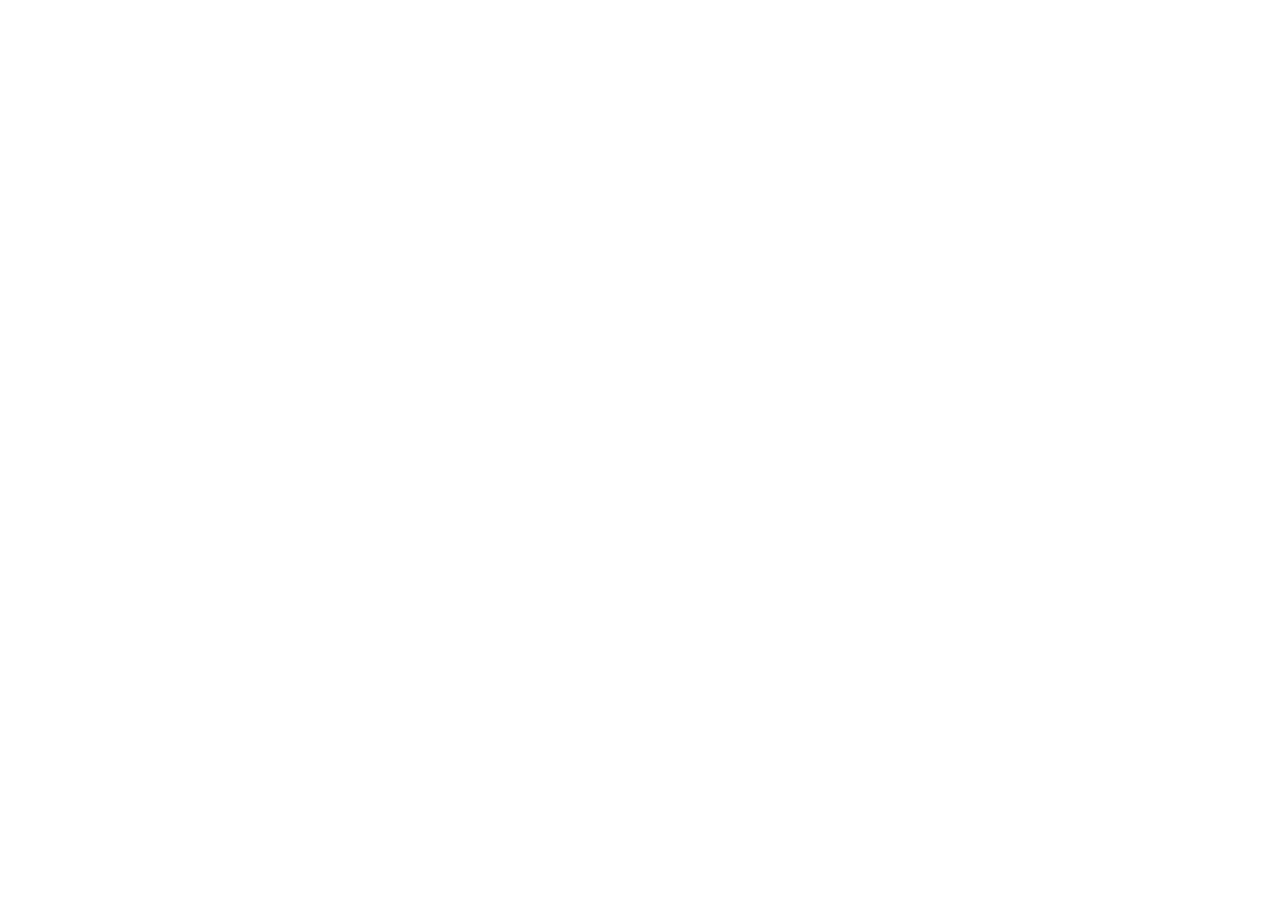
==== LandingPage/index.html @ eeb42d41 "New Directory" ====
<!DOCTYPE html>
<html>
  <head>
    <title>Startup</title>

    <!-- Google Fonts -->
    <link href="https://fonts.googleapis.com/css?family=Montserrat" rel="stylesheet">

    <!-- Bootstrap CSS from a CDN. This way you don't have to include the bootstrap file yourself -->
    <link rel="stylesheet" href="https://maxcdn.bootstrapcdn.com/bootstrap/4.0.0-alpha.6/css/bootstrap.min.css" integrity="sha384-rwoIResjU2yc3z8GV/NPeZWAv56rSmLldC3R/AZzGRnGxQQKnKkoFVhFQhNUwEyJ" crossorigin="anonymous">

    <!-- Your own stylesheet -->
    <link rel="stylesheet" type="text/css" href="style.css">
  </head>
  <body>

  </body>
</html>
---- LandingPage/style.css ----
body,
html {
  width: 100%;
  height: 100%;
}

body {
  font-family: 'Montserrat', sans-serif;
}
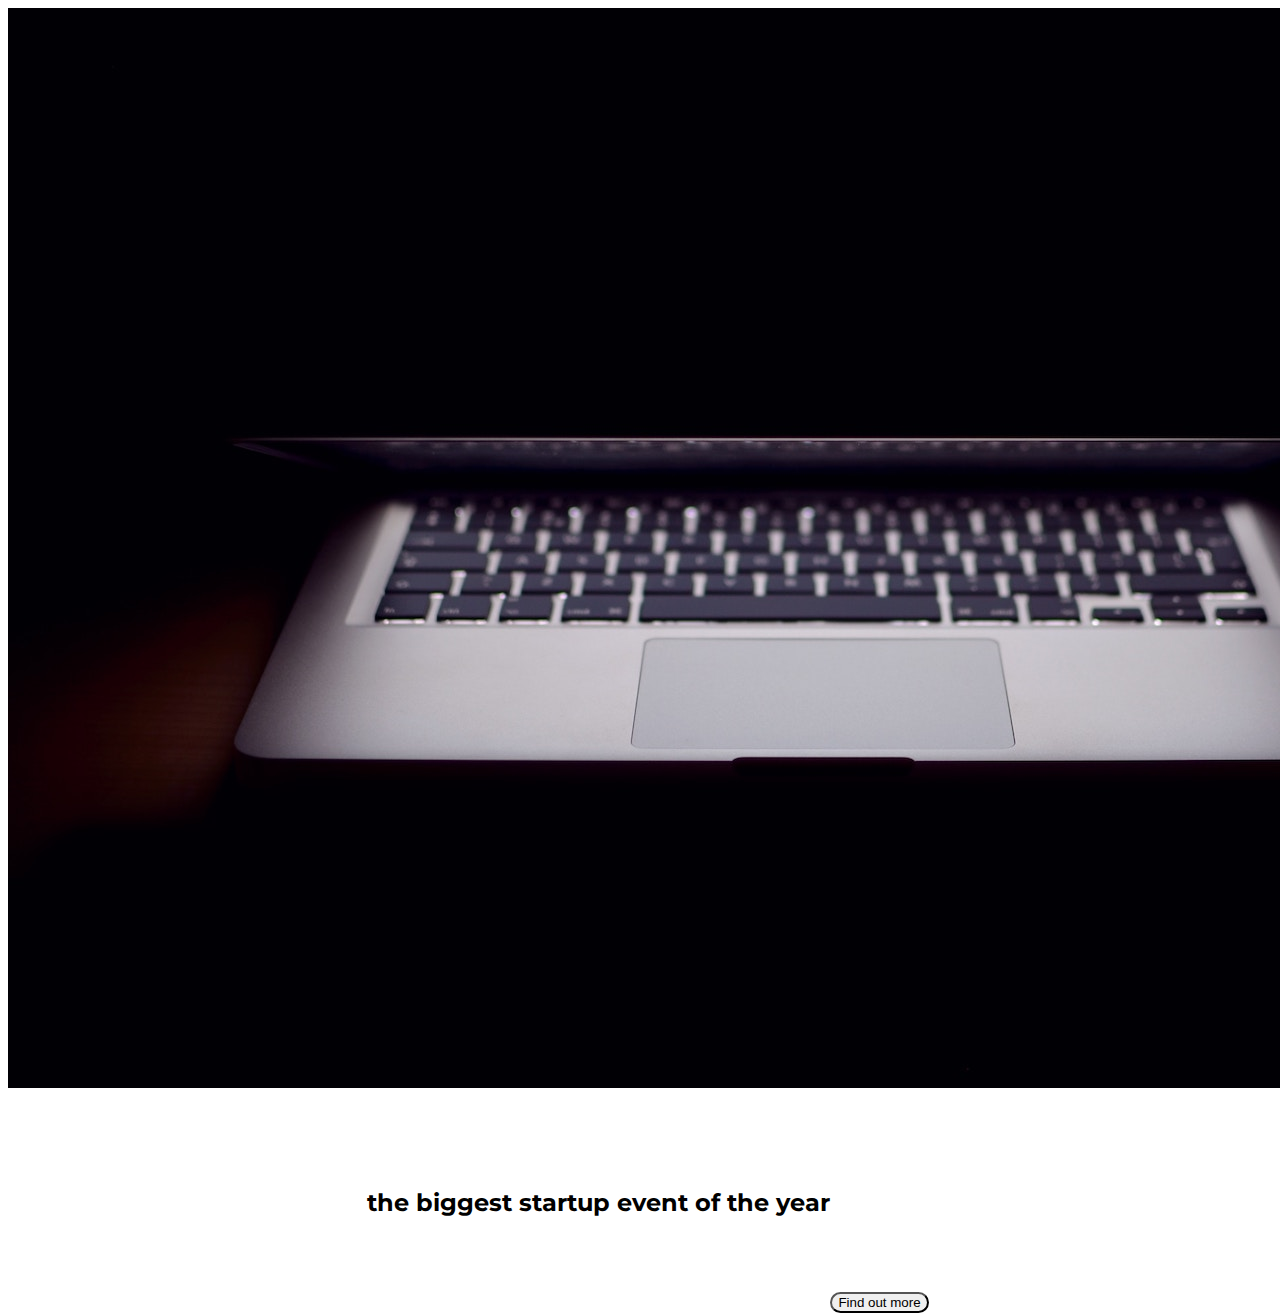
==== commit ee74c74c: "Modify Header" ====
--- a/LandingPage/index.html
+++ b/LandingPage/index.html
@@ -12,7 +12,20 @@
     <!-- Your own stylesheet -->
     <link rel="stylesheet" type="text/css" href="style.css">
   </head>
+
   <body>
+    <!-- header -->
+    <div class="card bg-dark text-white">
+      <img src="header.jpg" class="card-img" alt="header image">
+      <div class="card-img-overlay header d-flex flex-column mb-3">
+        <h2 class="card-title text-uppercase heading">the biggest startup event of the year</h2>
+        <button type="button" class="btn btn-danger text-uppercase">Find out more</button>
+      </div>
+    </div>
 
+    <!-- Bootstrap JS CDN -->
+    <script src="https://code.jquery.com/jquery-3.3.1.slim.min.js" integrity="sha384-q8i/X+965DzO0rT7abK41JStQIAqVgRVzpbzo5smXKp4YfRvH+8abtTE1Pi6jizo" crossorigin="anonymous"></script>
+    <script src="https://cdnjs.cloudflare.com/ajax/libs/popper.js/1.14.3/umd/popper.min.js" integrity="sha384-ZMP7rVo3mIykV+2+9J3UJ46jBk0WLaUAdn689aCwoqbBJiSnjAK/l8WvCWPIPm49" crossorigin="anonymous"></script>
+    <script src="https://stackpath.bootstrapcdn.com/bootstrap/4.1.3/js/bootstrap.min.js" integrity="sha384-ChfqqxuZUCnJSK3+MXmPNIyE6ZbWh2IMqE241rYiqJxyMiZ6OW/JmZQ5stwEULTy" crossorigin="anonymous"></script>
   </body>
 </html>
--- a/LandingPage/style.css
+++ b/LandingPage/style.css
@@ -5,5 +5,16 @@
 }
 
 body {
-  font-family: 'Montserrat', sans-serif;
+  font-family: 'Montserrat', sans-serif;  
+}
+
+.header {
+	display: flex;
+	justify-content: center;
+	align-items: center;	
+}
+
+.btn {
+	margin-top: 200px;
+    border-radius: 23px;	
 }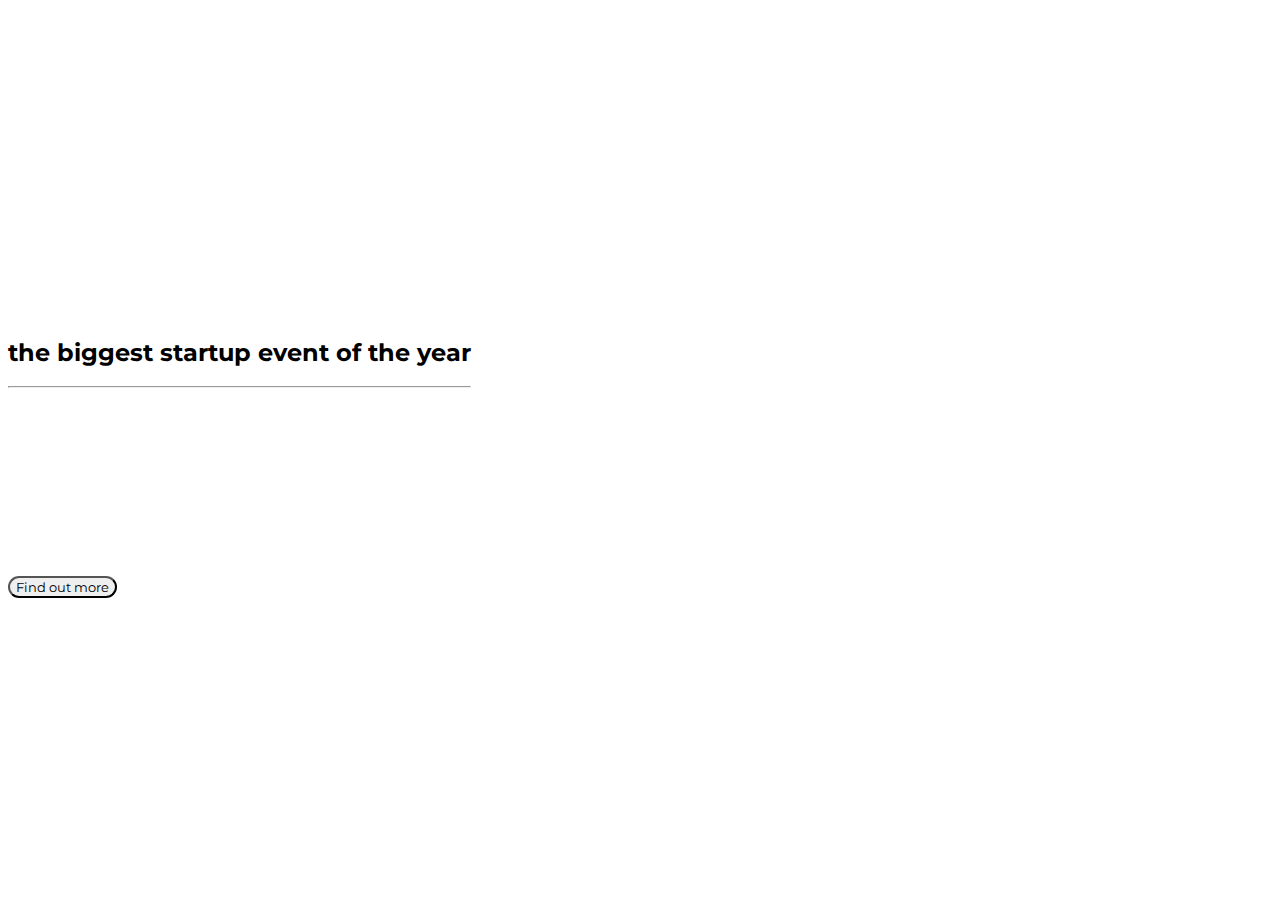
==== commit 797a86b1: "Improvements to scale of page and background img change" ====
--- a/LandingPage/index.html
+++ b/LandingPage/index.html
@@ -15,13 +15,36 @@
 
   <body>
     <!-- header -->
-    <div class="card bg-dark text-white">
-      <img src="header.jpg" class="card-img" alt="header image">
-      <div class="card-img-overlay header d-flex flex-column mb-3">
-        <h2 class="card-title text-uppercase heading">the biggest startup event of the year</h2>
-        <button type="button" class="btn btn-danger text-uppercase">Find out more</button>
+    <header class="startup text-center text-white d-flex">
+      <div class="container">
+        <div class="row">
+          <div class="col-lg-12">
+            <h2 class="text-uppercase">the biggest startup event of the year</h2>
+          </div>
+          <hr>
+          <div class="col-lg-12">
+
+            <!-- Begin Mailchimp Signup Form -->
+            <link href="//cdn-images.mailchimp.com/embedcode/slim-10_7.css" rel="stylesheet" type="text/css">
+            <style type="text/css">
+              #mc_embed_signup{clear:left; font:14px Helvetica,Arial,sans-serif; }
+              /* Add your own Mailchimp form style overrides in your site stylesheet or in this style block.
+                 We recommend moving this block and the preceding CSS link to the HEAD of your HTML file. */
+            </style>
+            <div id="mc_embed_signup">
+            <form action="https://claudiamb.us20.list-manage.com/subscribe/post?u=29de8b091dac97848e3e4e2f0&amp;id=6be75b58b8" method="post" id="mc-embedded-subscribe-form" name="mc-embedded-subscribe-form" class="validate" target="_blank" novalidate>
+                <div id="mc_embed_signup_scroll">
+                <!-- real people should not fill this in and expect good things - do not remove this or risk form bot signups-->
+                <div style="position: absolute; left: -5000px;" aria-hidden="true"><input type="text" name="b_29de8b091dac97848e3e4e2f0_6be75b58b8" tabindex="-1" value=""></div>
+                <div class="clear"><input class="btn btn-danger text-uppercase" type="submit" value="Find out more" name="subscribe" id="mc-embedded-subscribe" class="button"></div>
+                </div>
+            </form>
+            </div>
+            <!--End mc_embed_signup-->
+          </div>
+        </div>
       </div>
-    </div>
+    </header>
 
     <!-- Bootstrap JS CDN -->
     <script src="https://code.jquery.com/jquery-3.3.1.slim.min.js" integrity="sha384-q8i/X+965DzO0rT7abK41JStQIAqVgRVzpbzo5smXKp4YfRvH+8abtTE1Pi6jizo" crossorigin="anonymous"></script>
--- a/LandingPage/style.css
+++ b/LandingPage/style.css
@@ -8,13 +8,23 @@
   font-family: 'Montserrat', sans-serif;  
 }
 
-.header {
+header.startup {
 	display: flex;
-	justify-content: center;
-	align-items: center;	
+	align-items: center;
+	background-image: url("nature.jpg");
+	background-position: center;
+	background-size: cover;
+	height: 100%;
 }
 
 .btn {
-	margin-top: 200px;
-    border-radius: 23px;	
+	margin-top: 180px;
+    border-radius: 23px;
+    font-family: 'Montserrat', sans-serif;  	
+}
+
+.btn-danger:hover {
+	border-width: 5px;
+	cursor: pointer;
+	font-size: 1.5em;
 }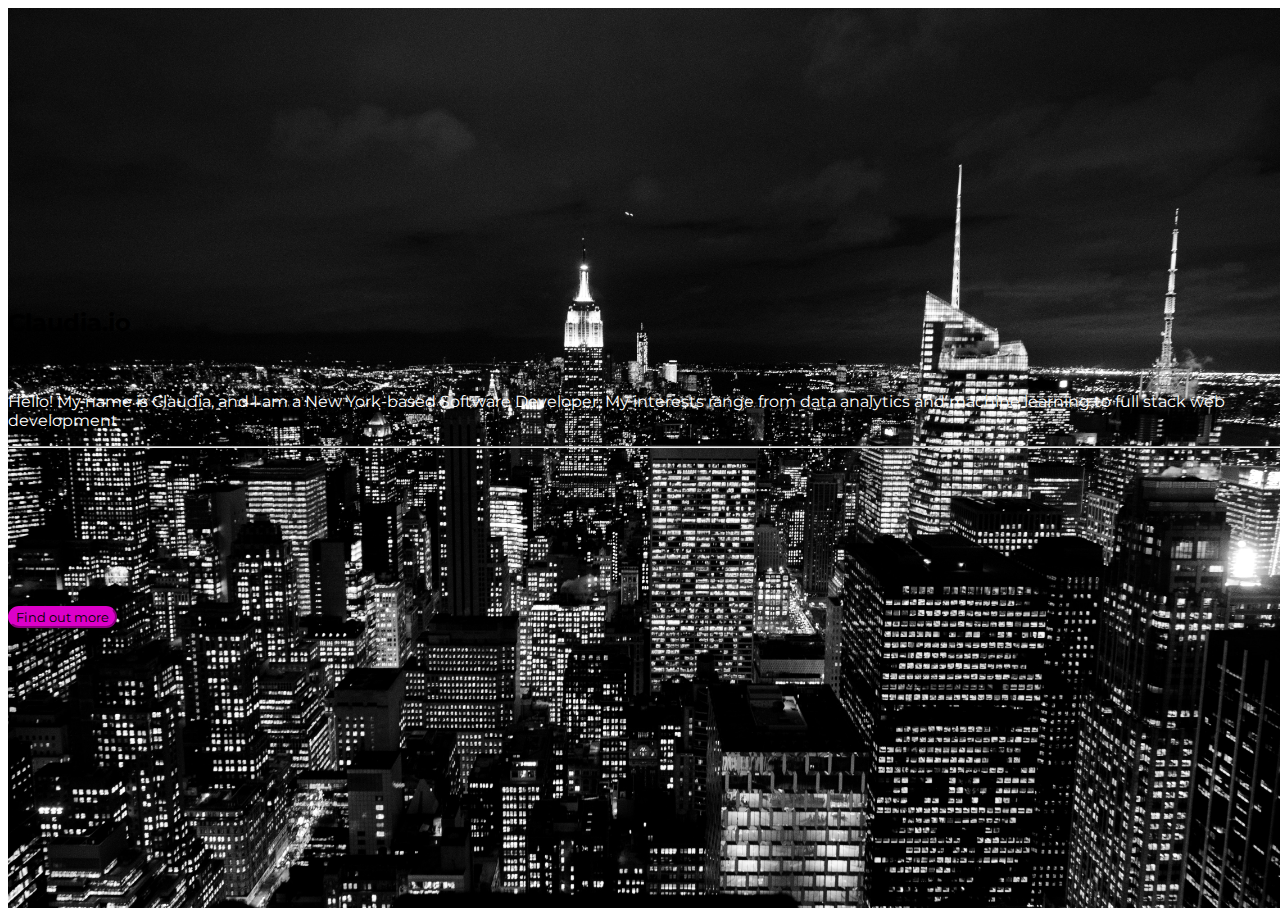
==== commit fd57ad2e: "updating master branch with changes" ====
--- a/LandingPage/index.html
+++ b/LandingPage/index.html
@@ -19,7 +19,9 @@
       <div class="container">
         <div class="row">
           <div class="col-lg-12">
-            <h2 class="text-uppercase">the biggest startup event of the year</h2>
+            <h2 class="text-uppercase">Claudia.io</h2>
+            <br>
+            <p>Hello! My name is Claudia, and I am a New York-based Software Developer. My interests range from data analytics and machine learning to full stack web development</p>
           </div>
           <hr>
           <div class="col-lg-12">
@@ -36,7 +38,7 @@
                 <div id="mc_embed_signup_scroll">
                 <!-- real people should not fill this in and expect good things - do not remove this or risk form bot signups-->
                 <div style="position: absolute; left: -5000px;" aria-hidden="true"><input type="text" name="b_29de8b091dac97848e3e4e2f0_6be75b58b8" tabindex="-1" value=""></div>
-                <div class="clear"><input class="btn btn-danger text-uppercase" type="submit" value="Find out more" name="subscribe" id="mc-embedded-subscribe" class="button"></div>
+                <div class="clear"><input class="btn btn-primary text-uppercase" type="submit" value="Find out more" name="subscribe" id="mc-embedded-subscribe" class="button"></div>
                 </div>
             </form>
             </div>
--- a/LandingPage/style.css
+++ b/LandingPage/style.css
@@ -8,22 +8,33 @@
   font-family: 'Montserrat', sans-serif;  
 }
 
+p {
+	color: #FFFFFF;
+}
+
 header.startup {
 	display: flex;
 	align-items: center;
-	background-image: url("nature.jpg");
+	background-image: url("NewYork.jpg");
 	background-position: center;
 	background-size: cover;
 	height: 100%;
 }
 
 .btn {
-	margin-top: 180px;
+	margin-top: 150px;
     border-radius: 23px;
     font-family: 'Montserrat', sans-serif;  	
 }
 
-.btn-danger:hover {
+.btn-primary {
+	background-color: #DC00C9;
+	border-color: #DC00C9;
+}
+
+.btn-primary:hover {
+	background-color: #A11B96;
+	border-color: #A11B96;
 	border-width: 5px;
 	cursor: pointer;
 	font-size: 1.5em;
